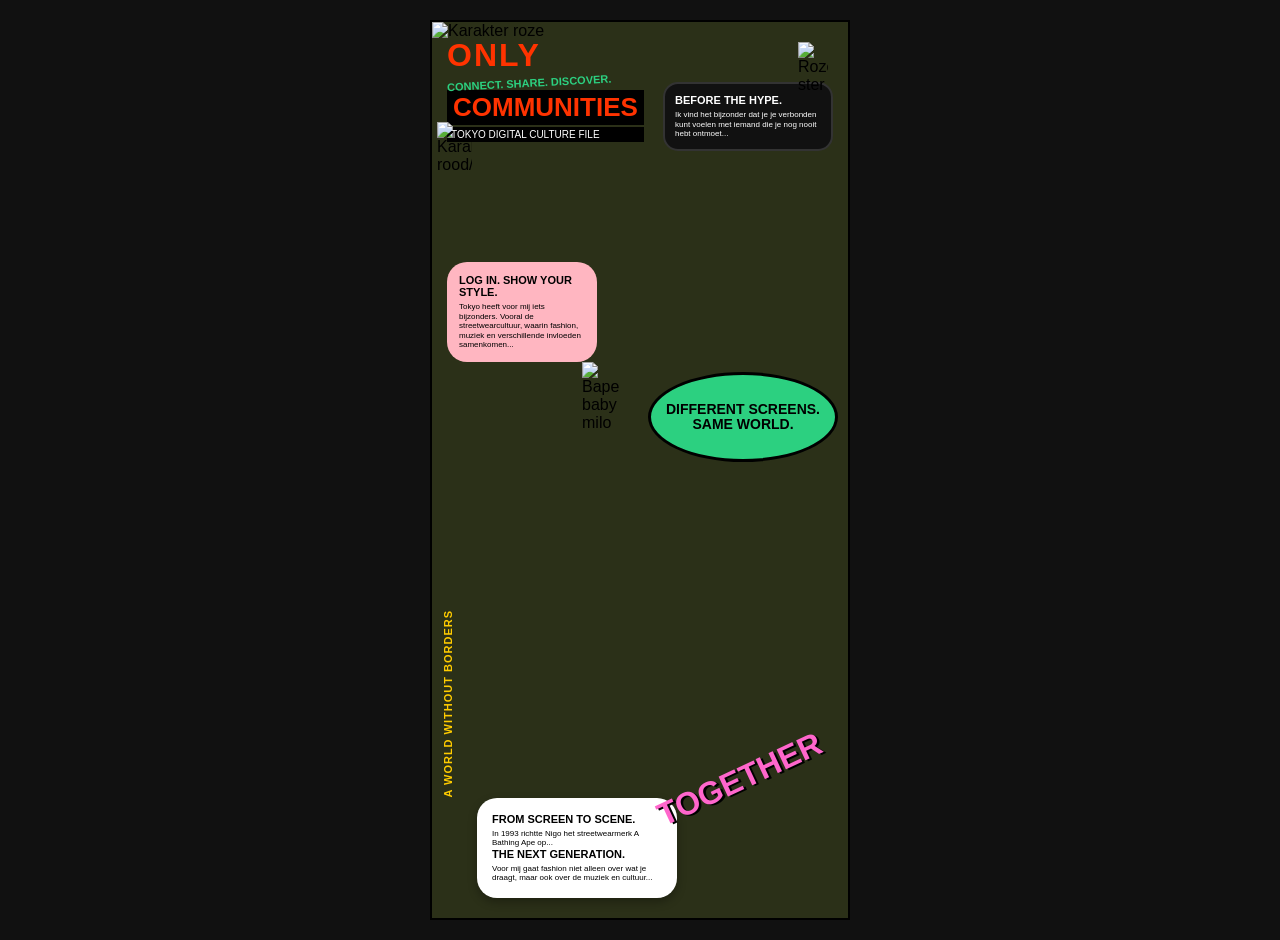
==== communities.html @ a2d93036 "online communities aangemaakt" ====
<!DOCTYPE html>
<html lang="nl">
<head>
    <meta charset="UTF-8">
    <meta name="viewport" content="width=device-width, initial-scale=1.0">
    <title>Tokyo Digital Culture File</title>
    <link rel="stylesheet" href="./CSS/style.css">
</head>
<body class="poster-page">

    <main class="poster-container">

        <!-- Achtergrond camouflage & foto van straat/mensen -->
        <div class="background-image"></div>

        <!-- Header / Logo linksboven -->
        <header class="logo-box">
            <h1>ONLY</h1>
            <p class="tagline">CONNECT. SHARE. DISCOVER.</p>
            <h2 class="main-title">COMMUNITIES</h2>
            <span class="subtitle">TOKYO DIGITAL CULTURE FILE</span>
        </header>

        <!-- Karakters / Graphics -->
        <img src="./images/character-1.png" alt="Karakter rood/wit" class="graphic char-1">
        <img src="./images/character-2.png" alt="Bape baby milo" class="graphic char-2">
        <img src="./images/character-3.png" alt="Karakter roze" class="graphic char-3">
        <img src="./images/star-pink.png" alt="Roze ster" class="graphic star-top">

        <!-- BlackBerry Telefoon Rechtsboven -->
        <section class="phone-card blackberry">
            <div class="screen-content">
                <h3>BEFORE THE HYPE.</h3>
                <p>
                    Ik vind het bijzonder dat je je verbonden kunt voelen met iemand die je nog nooit hebt ontmoet...
                </p>
            </div>
        </section>

        <!-- Roze Smartphone Linksboven/Midden -->
        <section class="phone-card pink-phone">
            <div class="screen-content">
                <h3>LOG IN. SHOW YOUR STYLE.</h3>
                <p>
                    Tokyo heeft voor mij iets bijzonders. Vooral de streetwearcultuur, waarin fashion, muziek en verschillende invloeden samenkomen...
                </p>
            </div>
        </section>

        <!-- Groene Ovaal / Badge Midden -->
        <div class="green-oval">
            <p>DIFFERENT SCREENS. SAME WORLD.</p>
        </div>

        <!-- Witte Smartphone Linksonder -->
        <section class="phone-card white-phone">
            <div class="screen-content">
                <h3>FROM SCREEN TO SCENE.</h3>
                <p>
                    In 1993 richtte Nigo het streetwearmerk A Bathing Ape op...
                </p>

                <h3>THE NEXT GENERATION.</h3>
                <p>
                    Voor mij gaat fashion niet alleen over wat je draagt, maar ook over de muziek en cultuur...
                </p>
            </div>
        </section>

        <!-- Verticale tekst links -->
        <aside class="vertical-text">
            A WORLD WITHOUT BORDERS
        </aside>

        <!-- Schuine tekst "TOGETHER" rechtsonder -->
        <div class="slanted-text">
            TOGETHER
        </div>

    </main>

</body>
</html>
---- CSS/style.css ----
/* ========================================
   1. BASISINSTELLINGEN
======================================== */

html {
    margin: 0;
    padding: 0;
    width: 100%;
    min-height: 100%;
}

body.fashion-page {
    margin: 0;
    padding: 0;
    width: 100%;
    min-height: 100vh;

    background-image: url("../images/coverachtergrond.jpg");
    background-repeat: no-repeat;
    background-size: cover;
    background-position: center top;
    background-attachment: fixed;

    font-family: Arial, Helvetica, sans-serif;
    box-sizing: border-box;
}

.fashion-page *,
.fashion-page *::before,
.fashion-page *::after {
    box-sizing: border-box;
}


/* ========================================
   2. MAGAZINE
======================================== */

.fashion-page .magazine {
    position: relative;
    width: 100%;
    min-height: 100vh;
    margin: 0;
    padding: 20px;

    background-image: url("../images/coverachtergrond.jpg");
    background-repeat: no-repeat;
    background-size: cover;
    background-position: center top;
}


/* ========================================
   3. HEADER
======================================== */

.fashion-page .masthead {
    position: relative;
    width: 100%;
    margin-bottom: 20px;
    text-align: center;
}

.fashion-page .masthead h1 {
    margin: 12px 1.5%;
    color: #ff431b;
    font-family: Impact, "Arial Narrow", sans-serif;
    font-size: 100px;
    font-weight: 900;
    line-height: 1;
    letter-spacing: -2px;
    text-transform: uppercase;

    -webkit-text-stroke: 1.5px black;
    text-shadow: 3px 3px 0 black;
}

.fashion-page .masthead p {
    margin: 8px 0;
    color: black;
    font-size: 12px;
    font-weight: bold;
}


/* ========================================
   4. GROENE BALKEN
======================================== */

.fashion-page .green-bar {
    position: relative;
    width: 100%;
    margin: 12px 0;
    padding: 10px;

    border: 2px solid #171717;
    border-radius: 12px;
    background-color: #35c88b;

    color: white;
    font-size: 13px;
    font-weight: bold;
    text-align: center;
}


/* ========================================
   5. MAGAZINESECTIES
======================================== */

.fashion-page .intro,
.fashion-page .feature,
.fashion-page .culture,
.fashion-page .bape,
.fashion-page .final-section {
    position: relative;
    display: grid;
    width: 100%;
    grid-template-columns: minmax(0, 1fr) minmax(0, 1fr);
    align-items: start;
    gap: 24px;

    margin: 0 0 28px;
    padding: 15px 0;
}

.fashion-page .intro > *,
.fashion-page .feature > *,
.fashion-page .culture > *,
.fashion-page .bape > *,
.fashion-page .final-section > * {
    min-width: 0;
}


/* ========================================
   6. FOTO'S
======================================== */

.fashion-page .photo {
    position: relative;
    width: 100%;
    height: 230px;
    margin: 0;
    padding: 5px;

    border: 2px solid #111111;
    background-color: #eeeeee;
}

.fashion-page .photo img {
    display: block;
    width: 100%;
    height: 100%;
    object-fit: cover;
}

.fashion-page .photo-one {
    height: 250px;
}

.fashion-page .photo-two {
    height: 230px;
}

.fashion-page .photo-three {
    height: 220px;
}

.fashion-page .photo-four {
    height: 220px;
}


/* ========================================
   7. JAPANSE TEKENS
======================================== */

.fashion-page .japanese-title {
    position: absolute;
    top: 10px;
    left: 36%;
    z-index: 2;

    margin: 0;
    color: #ff9d00;
    font-family: serif;
    font-size: 70px;
    font-weight: normal;
    line-height: 1.05;
    writing-mode: vertical-rl;
    text-shadow: 2px 2px white;
    pointer-events: none;
}

.fashion-page .vertical-title {
    position: absolute;
    top: 15px;
    left: 40%;
    z-index: 2;

    margin: 0;
    color: #ff4b00;
    font-size: 70px;
    writing-mode: vertical-rl;
    pointer-events: none;
}


/* ========================================
   8. ROZE TEKSTBALLONNEN
======================================== */

.fashion-page .pink-text {
    position: relative;
    width: 100%;
    margin: 0;
    padding: 20px;

    border: 4px dotted #111111;
    border-radius: 25px;
    background-color: #f5a5dc;

    color: #30202a;
    font-size: 14px;
    overflow-wrap: break-word;
}

.fashion-page .pink-text h2 {
    margin: 0 0 12px;
    font-size: 16px;
    text-align: center;
    text-transform: uppercase;
}

.fashion-page .pink-text p {
    margin: 0 0 10px;
    line-height: 1.6;
}

.fashion-page .pink-text p:last-child {
    margin-bottom: 0;
}

.fashion-page .text-one,
.fashion-page .text-two,
.fashion-page .text-three,
.fashion-page .text-four,
.fashion-page .text-five {
    min-height: 0;
    top: auto;
    right: auto;
}


/* ========================================
   9. QUOTE
======================================== */

.fashion-page .quote {
    position: relative;
    width: 100%;
    margin: 15px 0;
    padding: 20px;

    border: 5px solid #36d9a0;
    background-color: #ff55d2;
    text-align: center;
}

.fashion-page .quote h2 {
    margin: 0;
    color: #ff572b;
    font-family: Georgia, "Times New Roman", serif;
    font-size: 28px;
    line-height: 1.25;
    overflow-wrap: break-word;
    text-transform: uppercase;
}


/* ========================================
   10. HANDGESCHREVEN TEKST
======================================== */

.fashion-page .handwritten {
    position: relative;
    margin: 10px 0;
    color: #ff665e;
    font-family: cursive;
    font-size: 30px;
    font-style: italic;
    line-height: 1.2;

    -webkit-text-stroke: 0.4px white;
    text-shadow: 1px 1px black;
}


/* ========================================
   11. AAP-AFBEELDING
======================================== */

.fashion-page .monkey {
    position: relative;
    width: 180px;
    max-width: 100%;
    margin: 15px 0;
}

.fashion-page .monkey img {
    display: block;
    width: 100%;
    height: auto;
}


/* ========================================
   12. FOOTER
======================================== */

.fashion-page .footer {
    position: relative;
    width: 100%;
    margin-top: 25px;
    padding: 12px;

    background-color: #111111;
    color: white;
    font-size: 11px;
    font-weight: bold;
    text-align: center;
}



/* ========================================
   VINA — JAPANESE Y2K MAGAZINE COVER
   Formaat: 1200 x 1788 pixels
======================================== */


/* ========================================
   1. BASISINSTELLINGEN
======================================== */

html {
    margin: 0;
    padding: 0;
}

body.vina-cover {
    margin: 0;
    padding: 0;

    min-height: 100vh;

    background-color: #142a35;

    font-family: Impact, "Arial Black", sans-serif;
}


/* ========================================
   2. MAGAZINE COVER
======================================== */

.vina-cover .poster {
    position: relative;

    width: 1200px;
    height: 1788px;

    margin: 0;
    padding: 0;

    box-sizing: border-box;

    background-image: url("../images/coverachtergrond.jpg");
    background-repeat: no-repeat;
    background-position: center;
    background-size: 100% 100%;
}


/* ========================================
   3. MASTHEAD — VINA
======================================== */

.vina-cover .poster h1 {
    position: absolute;
    top: 25px;
    left: 2%;
    z-index: 15;

    margin: 0;

    color: #ff4800;

    font-family: Impact, "Arial Black", sans-serif;
    font-size: 110px;
    font-weight: 900;
    line-height: 0.9;
    letter-spacing: -4px;

    text-transform: uppercase;

    -webkit-text-stroke: 3px #000000;

    text-shadow:
        8px 8px 0 #000000;
}


/* ========================================
   4. BOVENSTE SUBTITEL
======================================== */

.vina-cover .cover-subtitle {
    position: absolute;
    top: 150px;
    left: 2%;
    z-index: 15;

    margin: 0;

    color: #ff9d42;

    font-size: 25px;
    font-weight: 900;
    letter-spacing: 3px;
    line-height: 1.2;

    text-transform: uppercase;

    text-shadow:
        2px 2px 0 #000000,
        -1px -1px 0 #000000;
}


/* ========================================
   5. TEKST RECHTSBOVEN
======================================== */

.vina-cover .cover-mark {
    position: absolute;
    top: 30px;
    right: 2%;
    z-index: 15;

    display: flex;
    flex-direction: column;
    align-items: flex-end;
    gap: 5px;

    max-width: 35%;

    margin: 0;
    padding: 0;

    background: transparent;
    color: #d15eff;

    font-family: Impact, "Arial Black", sans-serif;
    font-size: 35px;
    font-weight: 900;
    line-height: 1.05;
    letter-spacing: 1px;

    text-align: right;
    text-transform: uppercase;

    text-shadow:
        3px 3px 0 #000000,
        -1px -1px 0 #000000;
}


/* ========================================
   6. EXTRA MAGAZINE TEKSTEN
======================================== */

.vina-cover .cover-details span {
    position: absolute;
    z-index: 5;

    display: block;
    width: max-content;
    max-width: 420px;

    box-sizing: border-box;

    padding: 7px 10px;

    border: 2px solid #000000;

    background-color: #ff9d42;
    color: #000000;

    font-family: Impact, "Arial Black", sans-serif;
    font-size: 20px;
    font-weight: 900;
    line-height: 1.2;
    letter-spacing: 2px;

    text-transform: uppercase;

    box-shadow:
        4px 4px 0 #000000;
}


/* LABEL 1 */

.vina-cover .detail-one {
    top: 205px;
    left: 175px;

    transform: rotate(-4deg);
}


/* LABEL 2 */

.vina-cover .detail-two {
    top: 470px;
    right: 110px;

    background-color: #4df3a3;

    transform: rotate(3deg);
}


/* LABEL 3 */

.vina-cover .detail-three {
    top: 760px;
    left: 175px;

    background-color: #d15eff;

    transform: rotate(-3deg);
}


/* LABEL 4 */

.vina-cover .detail-four {
    top: 1030px;
    right: 100px;

    background-color: #ff481f;

    transform: rotate(-4deg);
}


/* LABEL 5 */

.vina-cover .detail-five {
    top: 1230px;
    left: 190px;

    background-color: #ff481f;

    transform: rotate(2deg);
}


/* LABEL 6 */

.vina-cover .detail-six {
    top: 1450px;
    right: 100px;

    background-color: #4df3a3;

    transform: rotate(-2deg);
}


/* LABEL 7 */

.vina-cover .detail-seven {
    top: 350px;
    left: 190px;

    background-color: #ff481f;

    transform: rotate(3deg);
}


/* LABEL 8 */

.vina-cover .detail-eight {
    top: 600px;
    right: 130px;

    background-color: #d15eff;

    transform: rotate(-3deg);
}


/* LABEL 9 */

.vina-cover .detail-nine {
    top: 900px;
    left: 185px;

    background-color: #4df3a3;

    transform: rotate(2deg);
}


/* LABEL 10 */

.vina-cover .detail-ten {
    top: 1370px;
    right: 110px;

    background-color: #ff9d42;

    transform: rotate(3deg);
}


/* ========================================
   7. LINKER VERTICALE TEKST
======================================== */

.vina-cover .left-banner {
    position: absolute;
    top: 230px;
    left: 15px;
    z-index: 10;

    pointer-events: none;
}

.vina-cover .left-banner h2 {
    margin: 0;

    color: #ff4800;

    font-family: Impact, "Arial Black", sans-serif;
    font-size: 95px;
    font-weight: 900;
    line-height: 1;
    letter-spacing: 4px;

    writing-mode: vertical-rl;
    text-transform: uppercase;

    -webkit-text-stroke: 2px #000000;

    text-shadow:
        6px 6px 0 #000000;
}


/* ========================================
   8. RECHTER VERTICALE TEKST
======================================== */

.vina-cover .right-banner {
    position: absolute;
    top: 230px;
    right: 15px;
    z-index: 10;

    pointer-events: none;
}

.vina-cover .right-banner h2 {
    margin: 0;

    color: #4df3a3;

    font-family: Impact, "Arial Black", sans-serif;
    font-size: 40px;
    font-weight: 900;
    line-height: 1.1;
    letter-spacing: 2px;

    writing-mode: vertical-rl;
    text-transform: uppercase;

    -webkit-text-stroke: 1px #000000;

    text-shadow:
        4px 4px 0 #000000;
}


/* ========================================
   9. NAVIGATIE
======================================== */

.vina-cover .cover-nav {
    position: absolute;
    bottom: 35px;
    left: 25px;
    z-index: 20;

    display: flex;
    flex-direction: column;
    align-items: flex-start;
    gap: 22px;
}


/* ALGEMENE KNOPSTIJL */

.vina-cover .cover-nav a {
    display: inline-block;

    box-sizing: border-box;
    max-width: 1100px;

    padding: 12px 22px;

    border: 5px solid #000000;

    background-color: #ff481f;
    color: #000000;

    box-shadow:
        8px 8px 0 #000000;

    font-family: Impact, "Arial Black", sans-serif;
    font-size: 32px;
    font-weight: 900;
    line-height: 1.1;

    text-decoration: none;
    text-transform: uppercase;

    transition:
        transform 0.2s ease,
        box-shadow 0.2s ease,
        background-color 0.2s ease;
}


/* EERSTE KNOP */

.vina-cover .cover-nav a:nth-child(1) {
    letter-spacing: 1px;
}


/* TWEEDE KNOP */

.vina-cover .cover-nav a:nth-child(2) {
    font-family: Arial, sans-serif;
    font-weight: 900;
}


/* DERDE KNOP */

.vina-cover .cover-nav a:nth-child(3) {
    font-family: Georgia, serif;
    font-weight: 900;
}


/* HOVER-EFFECT */

.vina-cover .cover-nav a:hover {
    transform: translate(-3px, -3px);

    box-shadow:
        11px 11px 0 #000000;

    background-color: #ff6642;
}


/* KLIK-EFFECT */

.vina-cover .cover-nav a:active {
    transform: translate(2px, 2px);

    box-shadow:
        3px 3px 0 #000000;
}


/* ========================================
   10. KLEINE EDITORIAL DETAILS
======================================== */

.vina-cover .cover-footer span {
    position: absolute;
    z-index: 8;

    display: block;

    color: #ffffff;

    font-family: Arial, sans-serif;
    font-size: 15px;
    font-weight: 900;
    letter-spacing: 2px;

    text-transform: uppercase;

    text-shadow:
        2px 2px 0 #000000,
        -1px -1px 0 #000000;
}


/* LINKSONDER */

.vina-cover .footer-left {
    bottom: 15px;
    right: 25px;
}


/* RECHTSONDER */

.vina-cover .footer-right {
    top: 1750px;
    right: 25px;
}


/* EXTRA SLOGAN */

.vina-cover .footer-bottom {
    top: 1650px;
    left: 190px;
}



/* =========
Online culture 
 ==========
*/
* {
    box-sizing: border-box;
    margin: 0;
    padding: 0;
}

body.poster-page {
    background-color: #111;
    display: flex;
    justify-content: center;
    padding: 20px;
    font-family: Arial, sans-serif;
}

/* De hoofdposter-container die alles bij elkaar houdt */
.poster-container {
    position: relative;
    width: 420px; /* Vaste breedte voor de poster layout */
    height: 900px;
    background-color: #2b3018; /* Groene camouflage basis */
    background-image: url('../images/street-bg.jpg'); /* Achtergrondafbeelding */
    background-size: cover;
    background-position: center;
    overflow: hidden;
    border: 2px solid #000;
}

/* 1. HEADER / LOGO BOVENIN */
.logo-box {
    position: absolute;
    top: 15px;
    left: 15px;
    z-index: 10;
}

.logo-box h1 {
    font-size: 32px;
    color: #ff3300;
    font-weight: 900;
    letter-spacing: 2px;
}

.logo-box .tagline {
    font-size: 11px;
    color: #2cd080;
    font-weight: bold;
    transform: rotate(-3deg);
    margin: 2px 0;
}

.logo-box .main-title {
    font-size: 26px;
    color: #ff3300;
    background-color: #000;
    padding: 2px 6px;
    display: inline-block;
}

.logo-box .subtitle {
    display: block;
    font-size: 10px;
    color: #fff;
    background: #000;
    padding: 2px 4px;
    margin-top: 2px;
}

/* 2. TELEFOON ELEMENTEN (CARDS) */

/* BlackBerry rechtsboven */
.blackberry {
    position: absolute;
    top: 60px;
    right: 15px;
    width: 170px;
    background: #111;
    border-radius: 15px;
    padding: 10px;
    color: #fff;
    border: 2px solid #333;
    z-index: 5;
}

/* Roze Telefoon links */
.pink-phone {
    position: absolute;
    top: 240px;
    left: 15px;
    width: 150px;
    background: #ffb6c1;
    border-radius: 20px;
    padding: 12px;
    color: #000;
    z-index: 4;
}

/* Witte Telefoon linksonder */
.white-phone {
    position: absolute;
    bottom: 20px;
    left: 45px;
    width: 200px;
    background: #ffffff;
    border-radius: 20px;
    padding: 15px;
    color: #000;
    box-shadow: 0 4px 10px rgba(0, 0, 0, 0.3);
    z-index: 6;
}

/* Inhoud van de teksten op de schermen */
.screen-content h3 {
    font-size: 11px;
    font-weight: bold;
    margin-bottom: 4px;
    text-transform: uppercase;
}

.screen-content p {
    font-size: 8px;
    line-height: 1.2;
}

/* 3. GROENE OVAAL BADGE */
.green-oval {
    position: absolute;
    top: 350px;
    right: 10px;
    width: 190px;
    height: 90px;
    background-color: #2cd080;
    border: 3px solid #000;
    border-radius: 50%;
    display: flex;
    align-items: center;
    justify-content: center;
    text-align: center;
    z-index: 7;
}

.green-oval p {
    font-size: 14px;
    font-weight: 900;
    color: #000;
    padding: 10px;
    line-height: 1.1;
}

/* 4. SPECIALE TEKSTEN & AFBEELDINGEN */
.vertical-text {
    position: absolute;
    left: 10px;
    bottom: 120px;
    writing-mode: vertical-rl;
    transform: rotate(180deg);
    font-size: 11px;
    font-weight: bold;
    color: #ffcc00;
    letter-spacing: 1px;
}

.slanted-text {
    position: absolute;
    bottom: 120px;
    right: 20px;
    font-size: 32px;
    font-weight: 900;
    color: #ff66cc;
    text-shadow: 2px 2px #000;
    transform: rotate(-25deg);
    z-index: 8;
}

/* Losse illustraties / Karakters */
.graphic {
    position: absolute;
    z-index: 10;
}

.char-1 {
    top: 100px;
    left: 5px;
    width: 35px;
}

.char-2 {
    top: 340px;
    left: 150px;
    width: 40px;
}

.star-top {
    top: 20px;
    right: 20px;
    width: 30px;
}
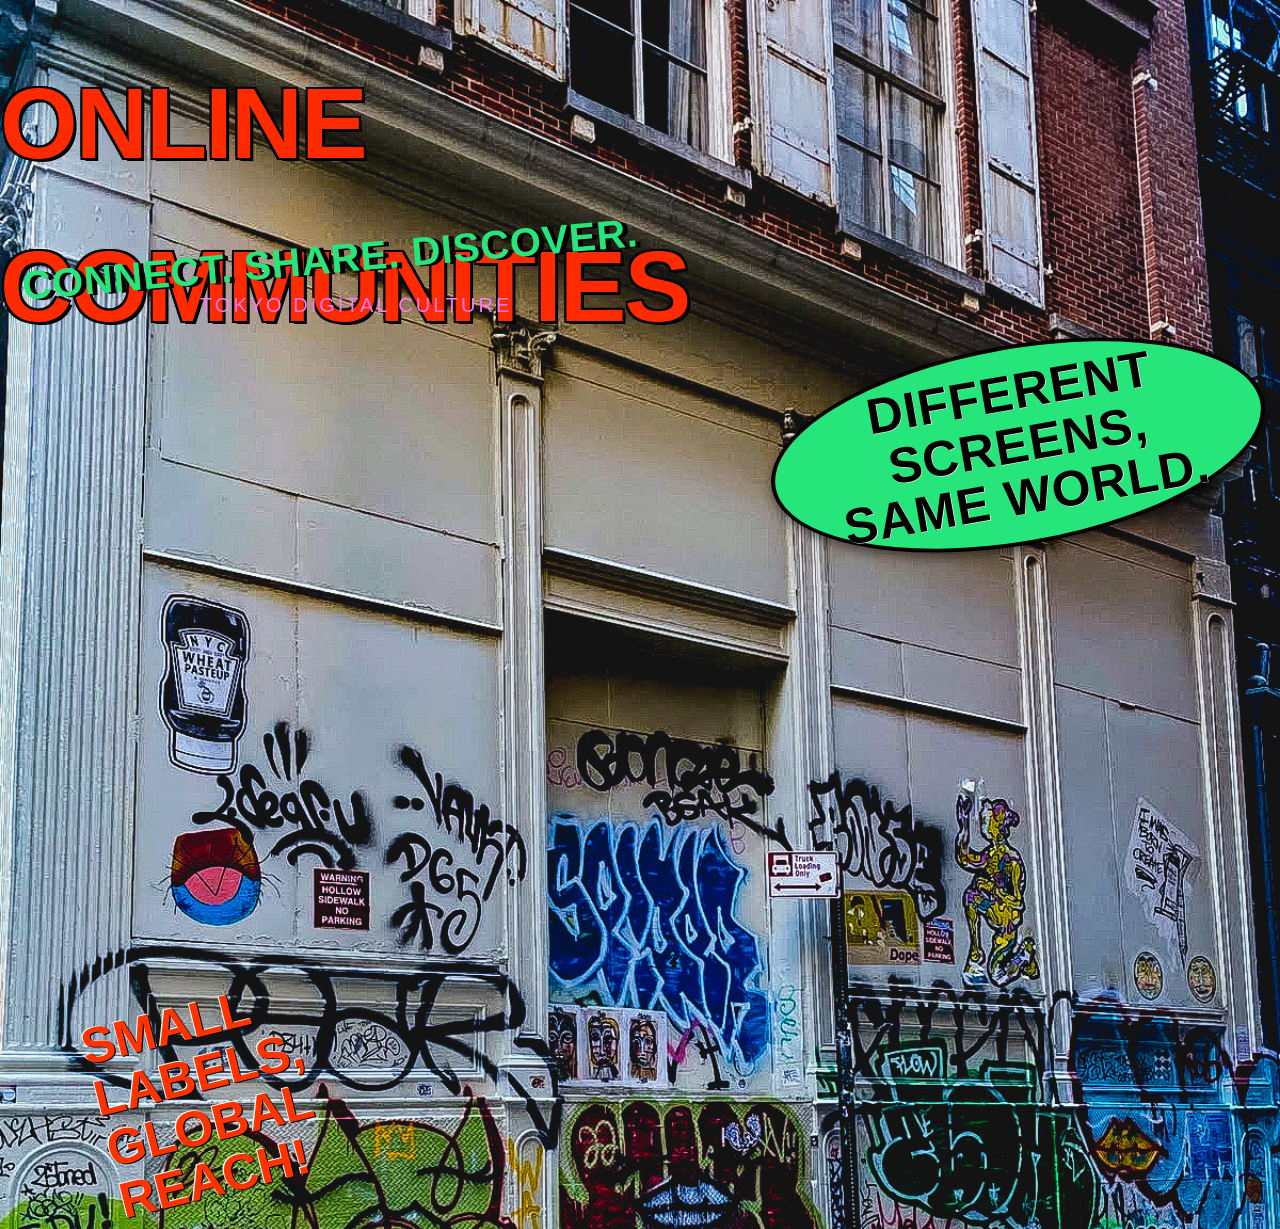
==== commit 0118d35f: "ik heb de online communities veranders" ====
--- a/communities.html
+++ b/communities.html
@@ -1,83 +1,40 @@
+
 <!DOCTYPE html>
 <html lang="nl">
+
 <head>
     <meta charset="UTF-8">
     <meta name="viewport" content="width=device-width, initial-scale=1.0">
-    <title>Tokyo Digital Culture File</title>
     <link rel="stylesheet" href="./CSS/style.css">
+    <title>Online Communities</title>
 </head>
-<body class="poster-page">
 
-    <main class="poster-container">
+<body class="informatie-page">
 
-        <!-- Achtergrond camouflage & foto van straat/mensen -->
-        <div class="background-image"></div>
+    <main class="page">
 
-        <!-- Header / Logo linksboven -->
-        <header class="logo-box">
-            <h1>ONLY</h1>
-            <p class="tagline">CONNECT. SHARE. DISCOVER.</p>
-            <h2 class="main-title">COMMUNITIES</h2>
-            <span class="subtitle">TOKYO DIGITAL CULTURE FILE</span>
-        </header>
+        <section class="head">
+            <h1>ONLINE</h1>
+            <h1>COMMUNITIES</h1>
 
-        <!-- Karakters / Graphics -->
-        <img src="./images/character-1.png" alt="Karakter rood/wit" class="graphic char-1">
-        <img src="./images/character-2.png" alt="Bape baby milo" class="graphic char-2">
-        <img src="./images/character-3.png" alt="Karakter roze" class="graphic char-3">
-        <img src="./images/star-pink.png" alt="Roze ster" class="graphic star-top">
-
-        <!-- BlackBerry Telefoon Rechtsboven -->
-        <section class="phone-card blackberry">
-            <div class="screen-content">
-                <h3>BEFORE THE HYPE.</h3>
-                <p>
-                    Ik vind het bijzonder dat je je verbonden kunt voelen met iemand die je nog nooit hebt ontmoet...
-                </p>
-            </div>
+            <p class="tussentekst">CONNECT. SHARE. DISCOVER.</p>
+            <p class="ondertitel">TOKYO DIGITAL CULTURE</p>
         </section>
 
-        <!-- Roze Smartphone Linksboven/Midden -->
-        <section class="phone-card pink-phone">
-            <div class="screen-content">
-                <h3>LOG IN. SHOW YOUR STYLE.</h3>
-                <p>
-                    Tokyo heeft voor mij iets bijzonders. Vooral de streetwearcultuur, waarin fashion, muziek en verschillende invloeden samenkomen...
-                </p>
-            </div>
-        </section>
 
-        <!-- Groene Ovaal / Badge Midden -->
-        <div class="green-oval">
-            <p>DIFFERENT SCREENS. SAME WORLD.</p>
-        </div>
+<section class="red-handwriting">
+    SMALL LABELS, GLOBAL REACH!
+    </section>
 
-        <!-- Witte Smartphone Linksonder -->
-        <section class="phone-card white-phone">
-            <div class="screen-content">
-                <h3>FROM SCREEN TO SCENE.</h3>
-                <p>
-                    In 1993 richtte Nigo het streetwearmerk A Bathing Ape op...
-                </p>
 
-                <h3>THE NEXT GENERATION.</h3>
-                <p>
-                    Voor mij gaat fashion niet alleen over wat je draagt, maar ook over de muziek en cultuur...
-                </p>
-            </div>
-        </section>
+ <section class="green-oval-badge">
+    <h2>DIFFERENT<br>SCREENS,<br>SAME WORLD.</h2>
+ </section>
 
-        <!-- Verticale tekst links -->
-        <aside class="vertical-text">
-            A WORLD WITHOUT BORDERS
-        </aside>
 
-        <!-- Schuine tekst "TOGETHER" rechtsonder -->
-        <div class="slanted-text">
-            TOGETHER
-        </div>
 
+        
     </main>
 
 </body>
-</html>+</html>
--- a/CSS/style.css
+++ b/CSS/style.css
@@ -842,204 +842,108 @@
 }
 
 
-
-/* =========
-Online culture 
- ==========
-*/
-* {
+/* ===========Online communities ============ */
+
+ 
+ body.informatie-page{
+    margin: 0;
+    padding: 0;
+    width: 100%;
+    min-height: 100vh;
+
+    background-image: url("../images/infoachtergrond.jpeg");
+    background-repeat: no-repeat;
+    background-size: cover;
+    background-position: center top;
+    background-attachment: fixed;
+
+    font-family: Arial, Helvetica, sans-serif;
     box-sizing: border-box;
-    margin: 0;
-    padding: 0;
-}
-
-body.poster-page {
-    background-color: #111;
-    display: flex;
-    justify-content: center;
-    padding: 20px;
-    font-family: Arial, sans-serif;
-}
-
-/* De hoofdposter-container die alles bij elkaar houdt */
-.poster-container {
-    position: relative;
-    width: 420px; /* Vaste breedte voor de poster layout */
-    height: 900px;
-    background-color: #2b3018; /* Groene camouflage basis */
-    background-image: url('../images/street-bg.jpg'); /* Achtergrondafbeelding */
-    background-size: cover;
-    background-position: center;
-    overflow: hidden;
-    border: 2px solid #000;
-}
-
-/* 1. HEADER / LOGO BOVENIN */
-.logo-box {
-    position: absolute;
-    top: 15px;
-    left: 15px;
+}
+
+.informatie-page *,
+.informatie-page *::before,
+.informatie-page *::after {
+    box-sizing: border-box;
+}
+
+
+/* header van info */
+.page h1{
+   font-size: 100px;
+            font-weight: 900;
+            color: #ff2a00;
+            font-family: 'Impact', 'Arial Black', sans-serif;
+            text-shadow: 
+                3px 3px 0px #000, 
+                -2px -2px 0px #000, 
+                2px -2px 0px #000, 
+                -2px 2px 0px #000;
+            line-height: 0.8;
+            letter-spacing: -2px;  
+
+}
+.informatie-page .tussentekst {
+  font-size: 40px;
+            font-weight: 900;
+            color: #26e67b;
+            text-shadow: 5px 1.5px 0px #000;
+            transform: rotate(-5deg);
+            margin: -200px 0 5px 20px;
+            letter-spacing: 0.8px;
+            text-transform: uppercase;
+}
+
+.informatie-page .ondertitel {
+    margin: 40px 0 0 200px;
+    font-size: 20px;
+    letter-spacing: 3px;
+    color: #ff78f6;
+}
+
+
+/* ========labels====== */
+.red-handwriting {
+    position: absolute;
+    top: 1010px;
+    left: 100px;
+    width: 85px;
+    font-size: 50px;
+    font-weight: 900;
+    color: #ff3300;
+    font-family: 'Comic Sans MS', cursive, sans-serif;
+    transform: rotate(-14deg);
     z-index: 10;
-}
-
-.logo-box h1 {
-    font-size: 32px;
-    color: #ff3300;
-    font-weight: 900;
-    letter-spacing: 2px;
-}
-
-.logo-box .tagline {
-    font-size: 11px;
-    color: #2cd080;
-    font-weight: bold;
-    transform: rotate(-3deg);
-    margin: 2px 0;
-}
-
-.logo-box .main-title {
-    font-size: 26px;
-    color: #ff3300;
-    background-color: #000;
-    padding: 2px 6px;
-    display: inline-block;
-}
-
-.logo-box .subtitle {
-    display: block;
-    font-size: 10px;
-    color: #fff;
-    background: #000;
-    padding: 2px 4px;
-    margin-top: 2px;
-}
-
-/* 2. TELEFOON ELEMENTEN (CARDS) */
-
-/* BlackBerry rechtsboven */
-.blackberry {
-    position: absolute;
-    top: 60px;
-    right: 15px;
-    width: 170px;
-    background: #111;
-    border-radius: 15px;
-    padding: 10px;
-    color: #fff;
-    border: 2px solid #333;
-    z-index: 5;
-}
-
-/* Roze Telefoon links */
-.pink-phone {
-    position: absolute;
-    top: 240px;
-    left: 15px;
-    width: 150px;
-    background: #ffb6c1;
-    border-radius: 20px;
-    padding: 12px;
-    color: #000;
-    z-index: 4;
-}
-
-/* Witte Telefoon linksonder */
-.white-phone {
-    position: absolute;
-    bottom: 20px;
-    left: 45px;
-    width: 200px;
-    background: #ffffff;
-    border-radius: 20px;
-    padding: 15px;
-    color: #000;
-    box-shadow: 0 4px 10px rgba(0, 0, 0, 0.3);
-    z-index: 6;
-}
-
-/* Inhoud van de teksten op de schermen */
-.screen-content h3 {
-    font-size: 11px;
-    font-weight: bold;
-    margin-bottom: 4px;
-    text-transform: uppercase;
-}
-
-.screen-content p {
-    font-size: 8px;
-    line-height: 1.2;
-}
-
-/* 3. GROENE OVAAL BADGE */
-.green-oval {
-    position: absolute;
-    top: 350px;
-    right: 10px;
-    width: 190px;
-    height: 90px;
-    background-color: #2cd080;
-    border: 3px solid #000;
+    line-height: 1.05;
+    text-shadow: 1px 1px 0px #000, -1px -1px 0px #fff;
+    text-align: center;
+}
+
+.green-oval-badge {
+    position: absolute;
+    top: 345px;
+    right: 12px;
+    width: 500px;
+    height: 200px;
+    background-color: #26e67b;
+    border: 4px solid #000;
     border-radius: 50%;
     display: flex;
     align-items: center;
     justify-content: center;
     text-align: center;
-    z-index: 7;
-}
-
-.green-oval p {
-    font-size: 14px;
+    z-index: 9;
+    box-shadow: 0 5px 12px rgba(0, 0, 0, 0.5);
+    transform: rotate(-10deg);
+}
+
+.green-oval-badge h2 {
+    font-size: 50px;
     font-weight: 900;
     color: #000;
-    padding: 10px;
-    line-height: 1.1;
-}
-
-/* 4. SPECIALE TEKSTEN & AFBEELDINGEN */
-.vertical-text {
-    position: absolute;
-    left: 10px;
-    bottom: 120px;
-    writing-mode: vertical-rl;
-    transform: rotate(180deg);
-    font-size: 11px;
-    font-weight: bold;
-    color: #ffcc00;
-    letter-spacing: 1px;
-}
-
-.slanted-text {
-    position: absolute;
-    bottom: 120px;
-    right: 20px;
-    font-size: 32px;
-    font-weight: 900;
-    color: #ff66cc;
-    text-shadow: 2px 2px #000;
-    transform: rotate(-25deg);
-    z-index: 8;
-}
-
-/* Losse illustraties / Karakters */
-.graphic {
-    position: absolute;
-    z-index: 10;
-}
-
-.char-1 {
-    top: 100px;
-    left: 5px;
-    width: 35px;
-}
-
-.char-2 {
-    top: 340px;
-    left: 150px;
-    width: 40px;
-}
-
-.star-top {
-    top: 20px;
-    right: 20px;
-    width: 30px;
-}
+    font-family: 'Impact', sans-serif;
+    line-height: 1.05;
+    padding: 20px;
+    letter-spacing: 0.8px;
+    text-shadow: 0.5px 0.5px 0px #fff;
+}
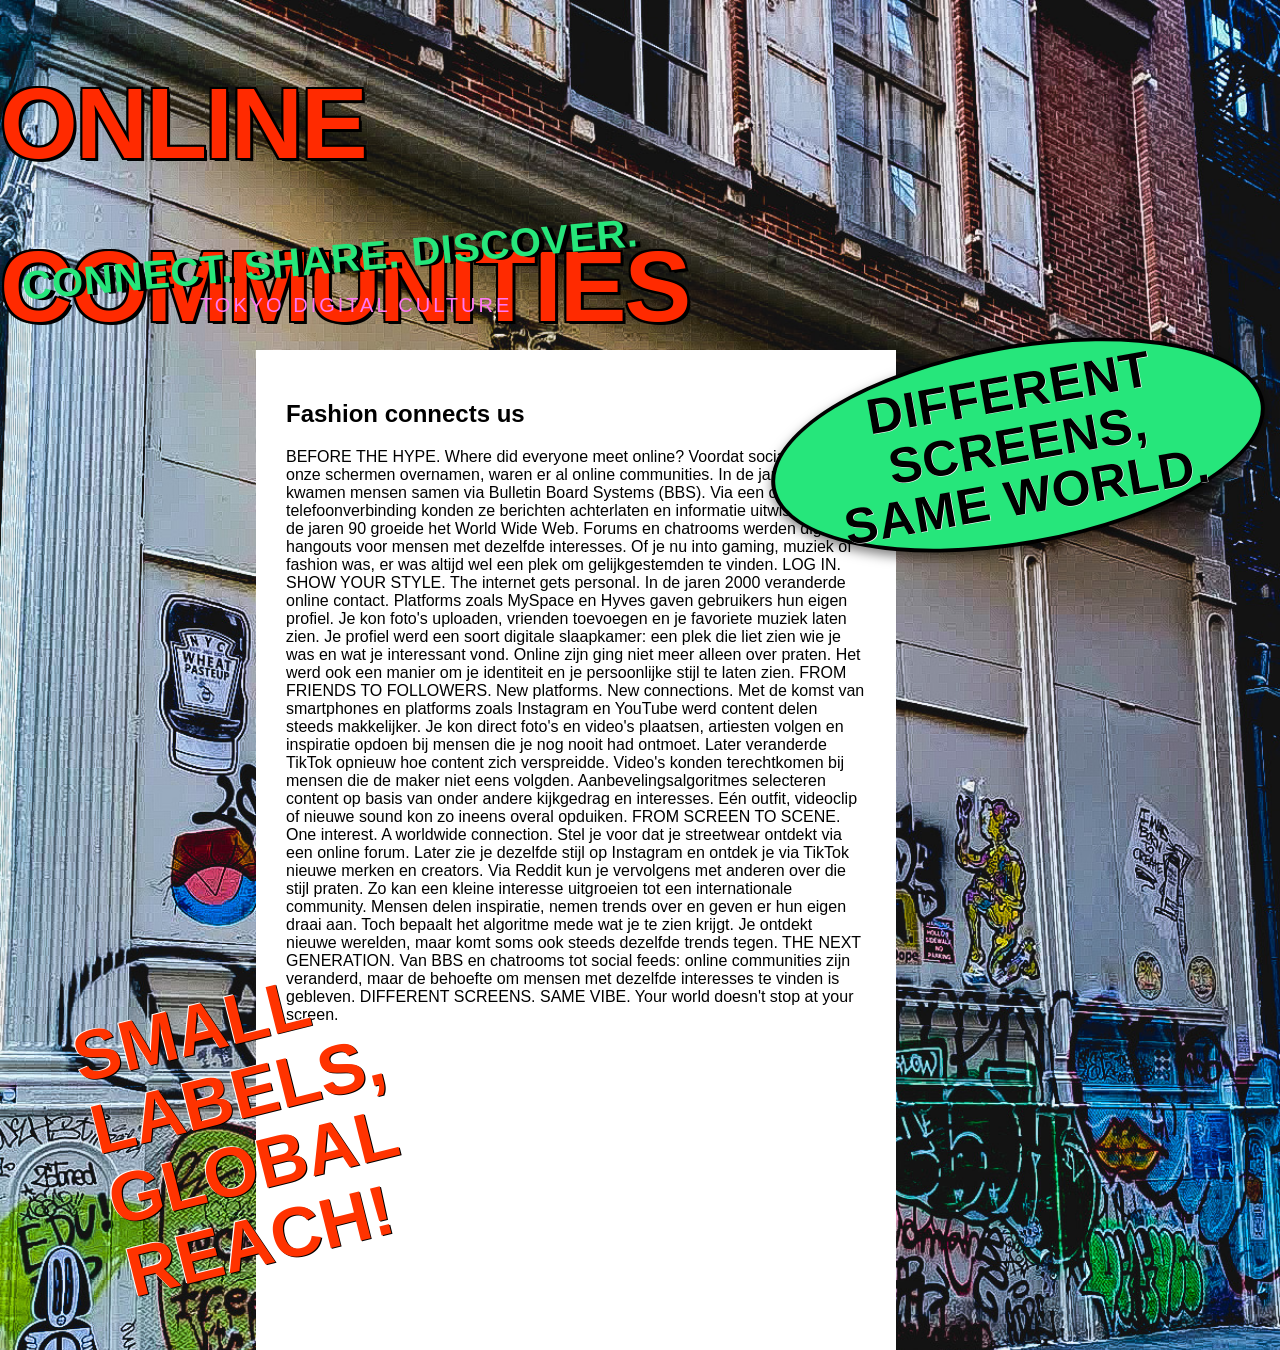
==== commit 6d81c319: "nieuwe aanpassingen van onlinecommunities" ====
--- a/communities.html
+++ b/communities.html
@@ -36,5 +36,35 @@
         
     </main>
 
+
+<section class="new-text-box">
+    <h2>Fashion connects us</h2>
+    <p>
+        BEFORE THE HYPE.
+Where did everyone meet online?
+Voordat social media onze schermen overnamen, waren er al online communities. In de jaren 70 en 80 kwamen mensen samen via Bulletin Board Systems (BBS). Via een computer en telefoonverbinding konden ze berichten achterlaten en informatie uitwisselen.
+In de jaren 90 groeide het World Wide Web. Forums en chatrooms werden digitale hangouts voor mensen met dezelfde interesses. Of je nu into gaming, muziek of fashion was, er was altijd wel een plek om gelijkgestemden te vinden.
+LOG IN. SHOW YOUR STYLE.
+The internet gets personal.
+In de jaren 2000 veranderde online contact. Platforms zoals MySpace en Hyves gaven gebruikers hun eigen profiel. Je kon foto's uploaden, vrienden toevoegen en je favoriete muziek laten zien. Je profiel werd een soort digitale slaapkamer: een plek die liet zien wie je was en wat je interessant vond.
+Online zijn ging niet meer alleen over praten. Het werd ook een manier om je identiteit en je persoonlijke stijl te laten zien.
+FROM FRIENDS TO FOLLOWERS.
+New platforms. New connections.
+Met de komst van smartphones en platforms zoals Instagram en YouTube werd content delen steeds makkelijker. Je kon direct foto's en video's plaatsen, artiesten volgen en inspiratie opdoen bij mensen die je nog nooit had ontmoet.
+Later veranderde TikTok opnieuw hoe content zich verspreidde. Video's konden terechtkomen bij mensen die de maker niet eens volgden. Aanbevelingsalgoritmes selecteren content op basis van onder andere kijkgedrag en interesses.
+Eén outfit, videoclip of nieuwe sound kon zo ineens overal opduiken.
+FROM SCREEN TO SCENE.
+One interest. A worldwide connection.
+Stel je voor dat je streetwear ontdekt via een online forum. Later zie je dezelfde stijl op Instagram en ontdek je via TikTok nieuwe merken en creators. Via Reddit kun je vervolgens met anderen over die stijl praten.
+Zo kan een kleine interesse uitgroeien tot een internationale community. Mensen delen inspiratie, nemen trends over en geven er hun eigen draai aan.
+Toch bepaalt het algoritme mede wat je te zien krijgt. Je ontdekt nieuwe werelden, maar komt soms ook steeds dezelfde trends tegen.
+THE NEXT GENERATION.
+Van BBS en chatrooms tot social feeds: online communities zijn veranderd, maar de behoefte om mensen met dezelfde interesses te vinden is gebleven.
+DIFFERENT SCREENS. SAME VIBE.
+Your world doesn't stop at your screen.
+    </p>
+</section>
+
+
 </body>
 </html>
--- a/CSS/style.css
+++ b/CSS/style.css
@@ -908,7 +908,7 @@
     top: 1010px;
     left: 100px;
     width: 85px;
-    font-size: 50px;
+    font-size: 70px;
     font-weight: 900;
     color: #ff3300;
     font-family: 'Comic Sans MS', cursive, sans-serif;
@@ -917,6 +917,7 @@
     line-height: 1.05;
     text-shadow: 1px 1px 0px #000, -1px -1px 0px #fff;
     text-align: center;
+    z-index: 7;
 }
 
 .green-oval-badge {
@@ -946,4 +947,19 @@
     padding: 20px;
     letter-spacing: 0.8px;
     text-shadow: 0.5px 0.5px 0px #fff;
+}
+
+/* main tekst */
+.new-text-box {
+    position: absolute;
+    top: 350px;
+    left: 20%;
+    width: 50%;
+    min-height: 1000px;
+
+    background-color: white;
+    padding: 30px;
+    box-sizing: border-box;
+
+    z-index: 5;
 }
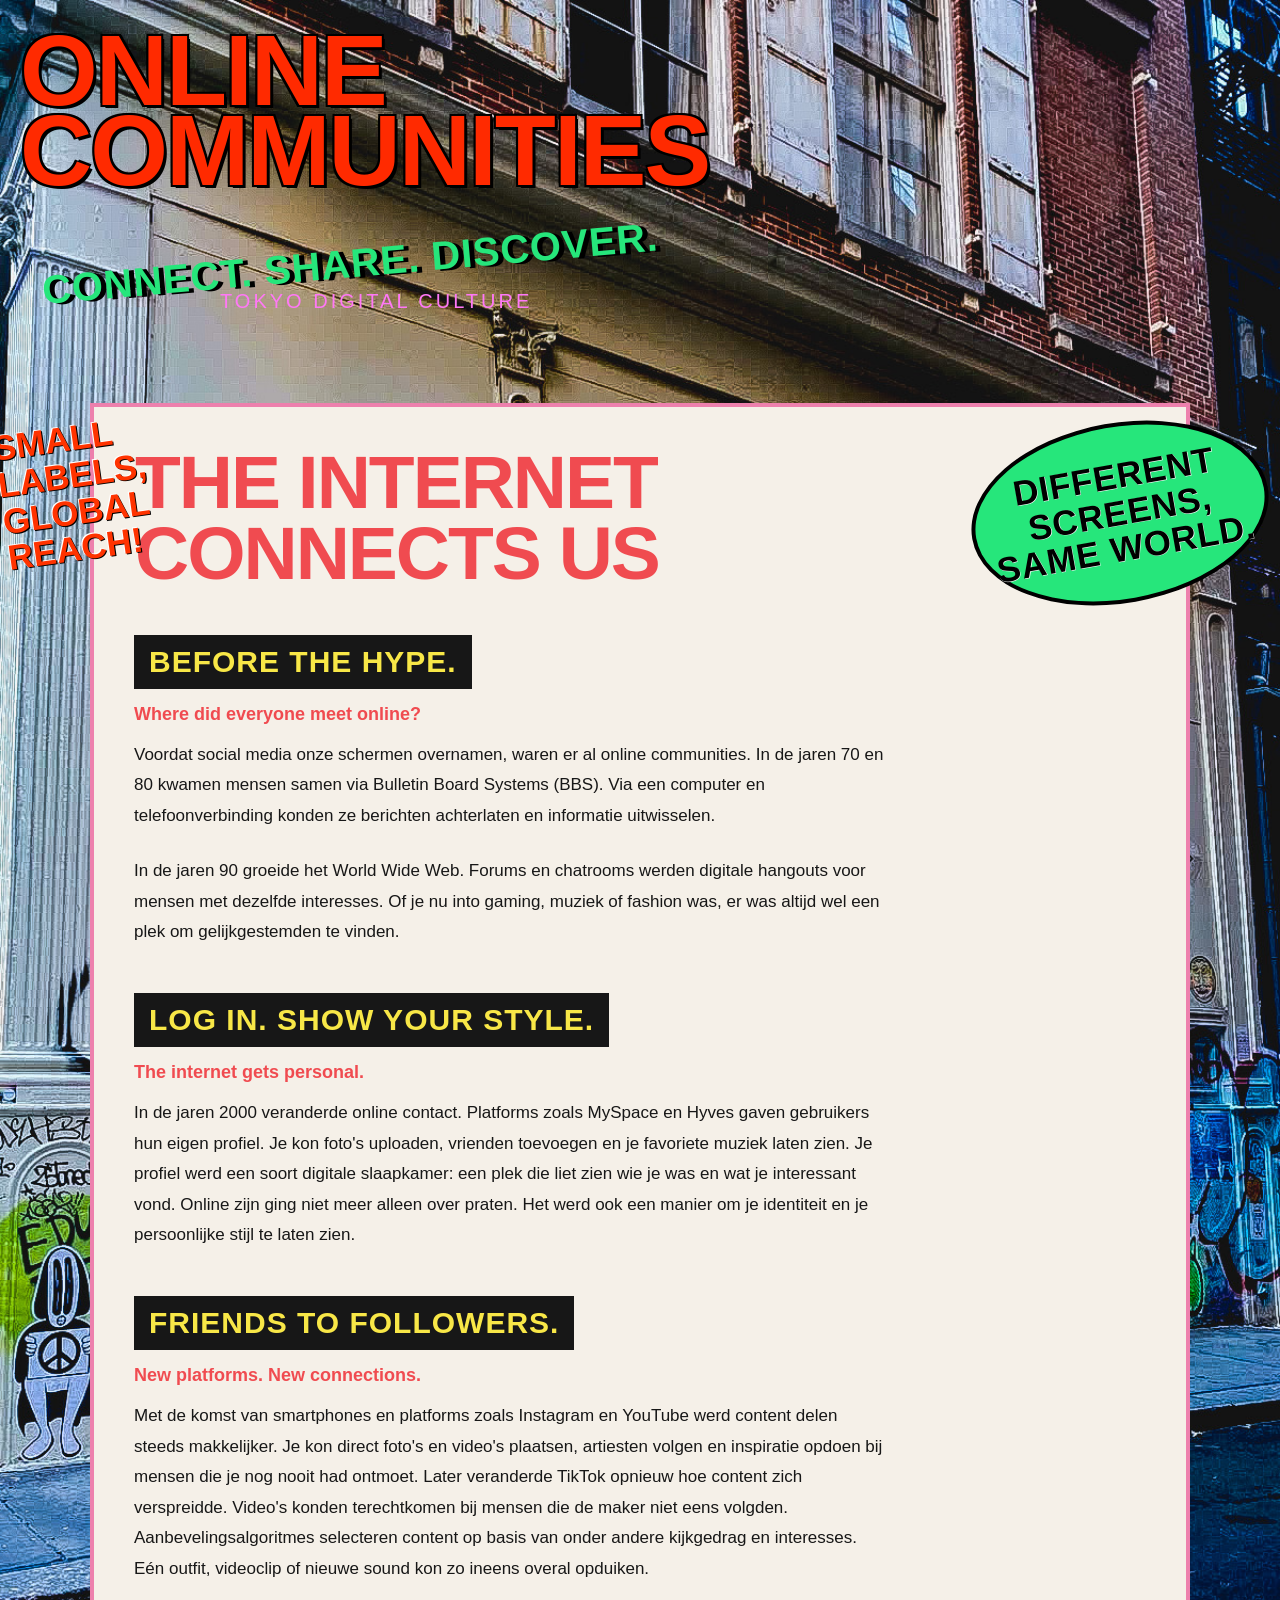
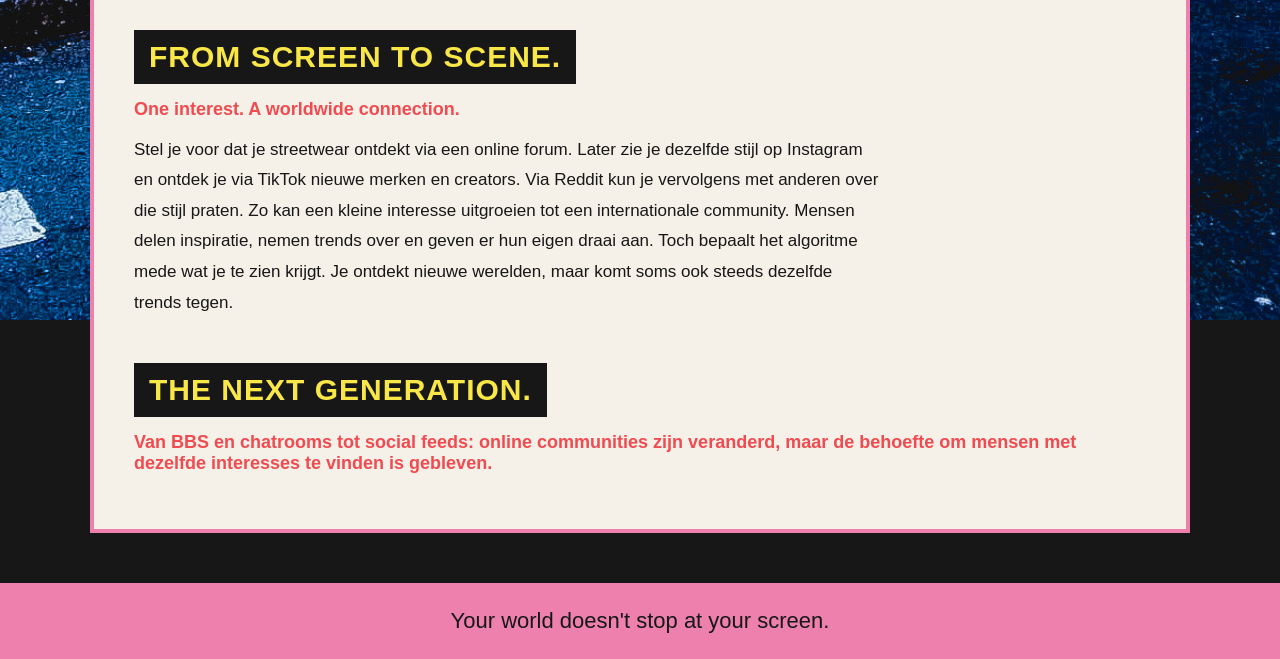
==== commit 8f1ce18f: "online communities" ====
--- a/communities.html
+++ b/communities.html
@@ -11,17 +11,17 @@
 
 <body class="informatie-page">
 
-    <main class="page">
-
-        <section class="head">
-            <h1>ONLINE</h1>
-            <h1>COMMUNITIES</h1>
+    <header class="head">
+        <section> <h1>ONLINE</h1>
+            <h1>COMMUNITIES</h1></section>
+           
 
             <p class="tussentekst">CONNECT. SHARE. DISCOVER.</p>
             <p class="ondertitel">TOKYO DIGITAL CULTURE</p>
-        </section>
+       
+</header>
 
-
+<main>
 <section class="red-handwriting">
     SMALL LABELS, GLOBAL REACH!
     </section>
@@ -31,40 +31,88 @@
     <h2>DIFFERENT<br>SCREENS,<br>SAME WORLD.</h2>
  </section>
 
+<section class="new-text-box">
+   <h1>the internet connects us</h1>
 
+            <h2>BEFORE THE HYPE.</h2>
 
-        
+            <b>Where did everyone meet online?</b>
+
+            <p>
+                Voordat social media onze schermen overnamen, waren er al online
+                communities. In de jaren 70 en 80 kwamen mensen samen via Bulletin
+                Board Systems (BBS). Via een computer en telefoonverbinding konden
+                ze berichten achterlaten en informatie uitwisselen.
+            </p>
+
+            <p>
+                In de jaren 90 groeide het World Wide Web. Forums en chatrooms
+                werden digitale hangouts voor mensen met dezelfde interesses.
+                Of je nu into gaming, muziek of fashion was, er was altijd wel
+                een plek om gelijkgestemden te vinden.
+            </p>
+
+            <h2>LOG IN. SHOW YOUR STYLE.</h2>
+
+            <b>The internet gets personal.</b>
+
+            <p>
+                In de jaren 2000 veranderde online contact. Platforms zoals MySpace
+                en Hyves gaven gebruikers hun eigen profiel. Je kon foto's uploaden,
+                vrienden toevoegen en je favoriete muziek laten zien. Je profiel
+                werd een soort digitale slaapkamer: een plek die liet zien wie je
+                was en wat je interessant vond.
+                Online zijn ging niet meer alleen over praten. Het werd ook een
+                manier om je identiteit en je persoonlijke stijl te laten zien.
+            </p>
+
+            <h2>FRIENDS TO FOLLOWERS.</h2>
+
+            <b>New platforms. New connections.</b>
+
+            <p>
+                Met de komst van smartphones en platforms zoals Instagram en YouTube
+                werd content delen steeds makkelijker. Je kon direct foto's en
+                video's plaatsen, artiesten volgen en inspiratie opdoen bij mensen
+                die je nog nooit had ontmoet.
+                Later veranderde TikTok opnieuw hoe content zich verspreidde.
+                Video's konden terechtkomen bij mensen die de maker niet eens
+                volgden. Aanbevelingsalgoritmes selecteren content op basis van
+                onder andere kijkgedrag en interesses.
+                Eén outfit, videoclip of nieuwe sound kon zo ineens overal opduiken.
+            </p>
+
+            <h2>FROM SCREEN TO SCENE.</h2>
+
+            <b>One interest. A worldwide connection.</b>
+
+            <p>
+                Stel je voor dat je streetwear ontdekt via een online forum. Later
+                zie je dezelfde stijl op Instagram en ontdek je via TikTok nieuwe
+                merken en creators. Via Reddit kun je vervolgens met anderen over
+                die stijl praten.
+                Zo kan een kleine interesse uitgroeien tot een internationale
+                community. Mensen delen inspiratie, nemen trends over en geven er
+                hun eigen draai aan.
+                Toch bepaalt het algoritme mede wat je te zien krijgt. Je ontdekt
+                nieuwe werelden, maar komt soms ook steeds dezelfde trends tegen.
+            </p>
+
+            <h2>THE NEXT GENERATION.</h2>
+
+            <b>
+                Van BBS en chatrooms tot social feeds: online communities zijn
+                veranderd, maar de behoefte om mensen met dezelfde interesses
+                te vinden is gebleven.
+            </b>
+
+        </section>
+
     </main>
 
-
-<section class="new-text-box">
-    <h2>Fashion connects us</h2>
-    <p>
-        BEFORE THE HYPE.
-Where did everyone meet online?
-Voordat social media onze schermen overnamen, waren er al online communities. In de jaren 70 en 80 kwamen mensen samen via Bulletin Board Systems (BBS). Via een computer en telefoonverbinding konden ze berichten achterlaten en informatie uitwisselen.
-In de jaren 90 groeide het World Wide Web. Forums en chatrooms werden digitale hangouts voor mensen met dezelfde interesses. Of je nu into gaming, muziek of fashion was, er was altijd wel een plek om gelijkgestemden te vinden.
-LOG IN. SHOW YOUR STYLE.
-The internet gets personal.
-In de jaren 2000 veranderde online contact. Platforms zoals MySpace en Hyves gaven gebruikers hun eigen profiel. Je kon foto's uploaden, vrienden toevoegen en je favoriete muziek laten zien. Je profiel werd een soort digitale slaapkamer: een plek die liet zien wie je was en wat je interessant vond.
-Online zijn ging niet meer alleen over praten. Het werd ook een manier om je identiteit en je persoonlijke stijl te laten zien.
-FROM FRIENDS TO FOLLOWERS.
-New platforms. New connections.
-Met de komst van smartphones en platforms zoals Instagram en YouTube werd content delen steeds makkelijker. Je kon direct foto's en video's plaatsen, artiesten volgen en inspiratie opdoen bij mensen die je nog nooit had ontmoet.
-Later veranderde TikTok opnieuw hoe content zich verspreidde. Video's konden terechtkomen bij mensen die de maker niet eens volgden. Aanbevelingsalgoritmes selecteren content op basis van onder andere kijkgedrag en interesses.
-Eén outfit, videoclip of nieuwe sound kon zo ineens overal opduiken.
-FROM SCREEN TO SCENE.
-One interest. A worldwide connection.
-Stel je voor dat je streetwear ontdekt via een online forum. Later zie je dezelfde stijl op Instagram en ontdek je via TikTok nieuwe merken en creators. Via Reddit kun je vervolgens met anderen over die stijl praten.
-Zo kan een kleine interesse uitgroeien tot een internationale community. Mensen delen inspiratie, nemen trends over en geven er hun eigen draai aan.
-Toch bepaalt het algoritme mede wat je te zien krijgt. Je ontdekt nieuwe werelden, maar komt soms ook steeds dezelfde trends tegen.
-THE NEXT GENERATION.
-Van BBS en chatrooms tot social feeds: online communities zijn veranderd, maar de behoefte om mensen met dezelfde interesses te vinden is gebleven.
-DIFFERENT SCREENS. SAME VIBE.
-Your world doesn't stop at your screen.
-    </p>
-</section>
-
+    <footer>
+        Your world doesn't stop at your screen.
+    </footer>
 
 </body>
-</html>
+</html>
--- a/CSS/style.css
+++ b/CSS/style.css
@@ -842,15 +842,28 @@
 }
 
 
-/* ===========Online communities ============ */
-
- 
- body.informatie-page{
+
+/* ========================================
+   1. BASISINSTELLINGEN
+======================================== */
+
+* {
+    box-sizing: border-box;
+}
+
+html {
     margin: 0;
     padding: 0;
+    scroll-behavior: smooth;
+}
+
+body.informatie-page {
+    margin: 0;
+    padding: 0;
     width: 100%;
     min-height: 100vh;
 
+    background-color: #171717;
     background-image: url("../images/infoachtergrond.jpeg");
     background-repeat: no-repeat;
     background-size: cover;
@@ -858,108 +871,304 @@
     background-attachment: fixed;
 
     font-family: Arial, Helvetica, sans-serif;
-    box-sizing: border-box;
-}
-
-.informatie-page *,
-.informatie-page *::before,
-.informatie-page *::after {
-    box-sizing: border-box;
-}
-
-
-/* header van info */
-.page h1{
-   font-size: 100px;
-            font-weight: 900;
-            color: #ff2a00;
-            font-family: 'Impact', 'Arial Black', sans-serif;
-            text-shadow: 
-                3px 3px 0px #000, 
-                -2px -2px 0px #000, 
-                2px -2px 0px #000, 
-                -2px 2px 0px #000;
-            line-height: 0.8;
-            letter-spacing: -2px;  
-
-}
+}
+
+
+/* ========================================
+   2. HEADER
+======================================== */
+
+.informatie-page .head {
+    width: 100%;
+    padding: 30px 20px 40px;
+}
+
+.informatie-page .head h1 {
+    margin: 0;
+
+    color: #ff2a00;
+    font-family: Impact, "Arial Black", sans-serif;
+    font-size: 100px;
+    font-weight: 900;
+    line-height: 0.8;
+    letter-spacing: -2px;
+
+    text-shadow:
+        3px 3px 0 #000,
+        -2px -2px 0 #000,
+        2px -2px 0 #000,
+        -2px 2px 0 #000;
+}
+
 .informatie-page .tussentekst {
-  font-size: 40px;
-            font-weight: 900;
-            color: #26e67b;
-            text-shadow: 5px 1.5px 0px #000;
-            transform: rotate(-5deg);
-            margin: -200px 0 5px 20px;
-            letter-spacing: 0.8px;
-            text-transform: uppercase;
+    margin: 25px 0 5px 20px;
+
+    color: #26e67b;
+    font-size: 40px;
+    font-weight: 900;
+    letter-spacing: 0.8px;
+    text-transform: uppercase;
+
+    text-shadow: 5px 1.5px 0 #000;
+
+    transform: rotate(-5deg);
 }
 
 .informatie-page .ondertitel {
-    margin: 40px 0 0 200px;
+    display: inline-block;
+
+    margin: 25px 0 0 200px;
+
+    color: #ff78f6;
     font-size: 20px;
     letter-spacing: 3px;
-    color: #ff78f6;
-}
-
-
-/* ========labels====== */
-.red-handwriting {
-    position: absolute;
-    top: 1010px;
-    left: 100px;
-    width: 85px;
-    font-size: 70px;
-    font-weight: 900;
+}
+
+
+/* ========================================
+   3. MAIN
+======================================== */
+
+.informatie-page .page {
+    width: 100%;
+    padding: 20px 5%;
+}
+
+
+/* ========================================
+   4. MAGAZINE TEKSTBLOK
+======================================== */
+
+.informatie-page .new-text-box {
+    width: 90%;
+    max-width: 1100px;
+
+    margin: 50px auto;
+    padding: 40px;
+
+    background-color: #f5f0e8;
+    color: #171717;
+
+    border: 4px solid #ed80ad;
+}
+
+
+/* ========================================
+   5. HOOFDTITEL
+======================================== */
+
+.informatie-page .new-text-box h1 {
+    margin: 0 0 40px;
+
+    color: #f04b50;
+    font-family: Impact, "Arial Black", sans-serif;
+    font-size: 75px;
+    line-height: 0.95;
+    letter-spacing: -2px;
+    text-transform: uppercase;
+}
+
+
+/* ========================================
+   6. TUSSENKOPPEN
+======================================== */
+
+.informatie-page .new-text-box h2 {
+    display: table;
+
+    margin-top: 45px;
+    margin-bottom: 15px;
+    padding: 10px 15px;
+
+    background-color: #171717;
+    color: #f8e747;
+
+    font-family: Impact, "Arial Black", sans-serif;
+    font-size: 30px;
+    letter-spacing: 1px;
+}
+
+
+/* ========================================
+   7. KORTE REGELS
+======================================== */
+
+.informatie-page .new-text-box b {
+    display: block;
+
+    margin-bottom: 15px;
+
+    color: #f04b50;
+    font-size: 18px;
+}
+
+
+/* ========================================
+   8. GEWONE TEKST
+======================================== */
+
+.informatie-page .new-text-box p {
+    max-width: 750px;
+
+    margin-top: 0;
+    margin-bottom: 25px;
+
+    font-size: 17px;
+    line-height: 1.8;
+}
+
+
+/* ========================================
+   9. ROOD LABEL
+======================================== */
+
+.informatie-page .red-handwriting {
+    float: left;
+
+    width: 110px;
+    margin: 20px 25px 20px 0;
+
     color: #ff3300;
-    font-family: 'Comic Sans MS', cursive, sans-serif;
-    transform: rotate(-14deg);
-    z-index: 10;
+    font-family: "Comic Sans MS", cursive, sans-serif;
+    font-size: 35px;
+    font-weight: 900;
     line-height: 1.05;
-    text-shadow: 1px 1px 0px #000, -1px -1px 0px #fff;
     text-align: center;
-    z-index: 7;
-}
-
-.green-oval-badge {
-    position: absolute;
-    top: 345px;
-    right: 12px;
-    width: 500px;
-    height: 200px;
+
+    transform: rotate(-8deg);
+
+    text-shadow:
+        1px 1px 0 #000,
+        -1px -1px 0 #fff;
+}
+
+
+/* ========================================
+   10. GROENE OVAAL
+======================================== */
+
+.informatie-page .green-oval-badge {
+    float: right;
+
+    width: 300px;
+    height: 180px;
+
+    margin: 20px 10px 20px 30px;
+
     background-color: #26e67b;
     border: 4px solid #000;
     border-radius: 50%;
+
     display: flex;
     align-items: center;
     justify-content: center;
+
     text-align: center;
-    z-index: 9;
-    box-shadow: 0 5px 12px rgba(0, 0, 0, 0.5);
+
+    shape-outside: ellipse(50% 50% at 50% 50%);
+
     transform: rotate(-10deg);
 }
 
-.green-oval-badge h2 {
-    font-size: 50px;
-    font-weight: 900;
+.informatie-page .green-oval-badge h2 {
+    margin: 0;
+    padding: 15px;
+
     color: #000;
-    font-family: 'Impact', sans-serif;
+    font-family: Impact, "Arial Black", sans-serif;
+    font-size: 35px;
+    font-weight: 900;
     line-height: 1.05;
-    padding: 20px;
     letter-spacing: 0.8px;
-    text-shadow: 0.5px 0.5px 0px #fff;
-}
-
-/* main tekst */
-.new-text-box {
-    position: absolute;
-    top: 350px;
-    left: 20%;
-    width: 50%;
-    min-height: 1000px;
-
-    background-color: white;
-    padding: 30px;
-    box-sizing: border-box;
-
-    z-index: 5;
-}+
+    text-shadow: 0.5px 0.5px 0 #fff;
+}
+
+
+/* ========================================
+   11. FOOTER
+======================================== */
+
+.informatie-page footer {
+    clear: both;
+
+    padding: 25px;
+
+    background-color: #ed80ad;
+    color: #171717;
+
+    text-align: center;
+    font-family: Impact, "Arial Black", sans-serif;
+    font-size: 22px;
+}
+
+
+/* ========================================
+   12. MOBIELE WEERGAVE
+======================================== */
+
+@media (max-width: 700px) {
+
+    .informatie-page .head {
+        padding: 25px 15px;
+    }
+
+    .informatie-page .head h1 {
+        font-size: 55px;
+    }
+
+    .informatie-page .tussentekst {
+        margin: 25px 0 10px;
+        font-size: 23px;
+    }
+
+    .informatie-page .ondertitel {
+        margin: 20px 0 0 20px;
+        font-size: 14px;
+        letter-spacing: 2px;
+    }
+
+    .informatie-page .page {
+        padding: 15px 3%;
+    }
+
+    .informatie-page .new-text-box {
+        width: 100%;
+        margin: 25px auto;
+        padding: 20px;
+    }
+
+    .informatie-page .new-text-box h1 {
+        font-size: 43px;
+    }
+
+    .informatie-page .new-text-box h2 {
+        font-size: 22px;
+    }
+
+    .informatie-page .new-text-box p {
+        font-size: 15px;
+        line-height: 1.7;
+    }
+
+    .informatie-page .green-oval-badge {
+        width: 180px;
+        height: 130px;
+        margin: 15px 5px 15px 15px;
+    }
+
+    .informatie-page .green-oval-badge h2 {
+        font-size: 22px;
+        padding: 10px;
+    }
+
+    .informatie-page .red-handwriting {
+        width: 80px;
+        margin: 15px 15px 15px 0;
+        font-size: 25px;
+    }
+
+    .informatie-page footer {
+        font-size: 18px;
+    }
+}
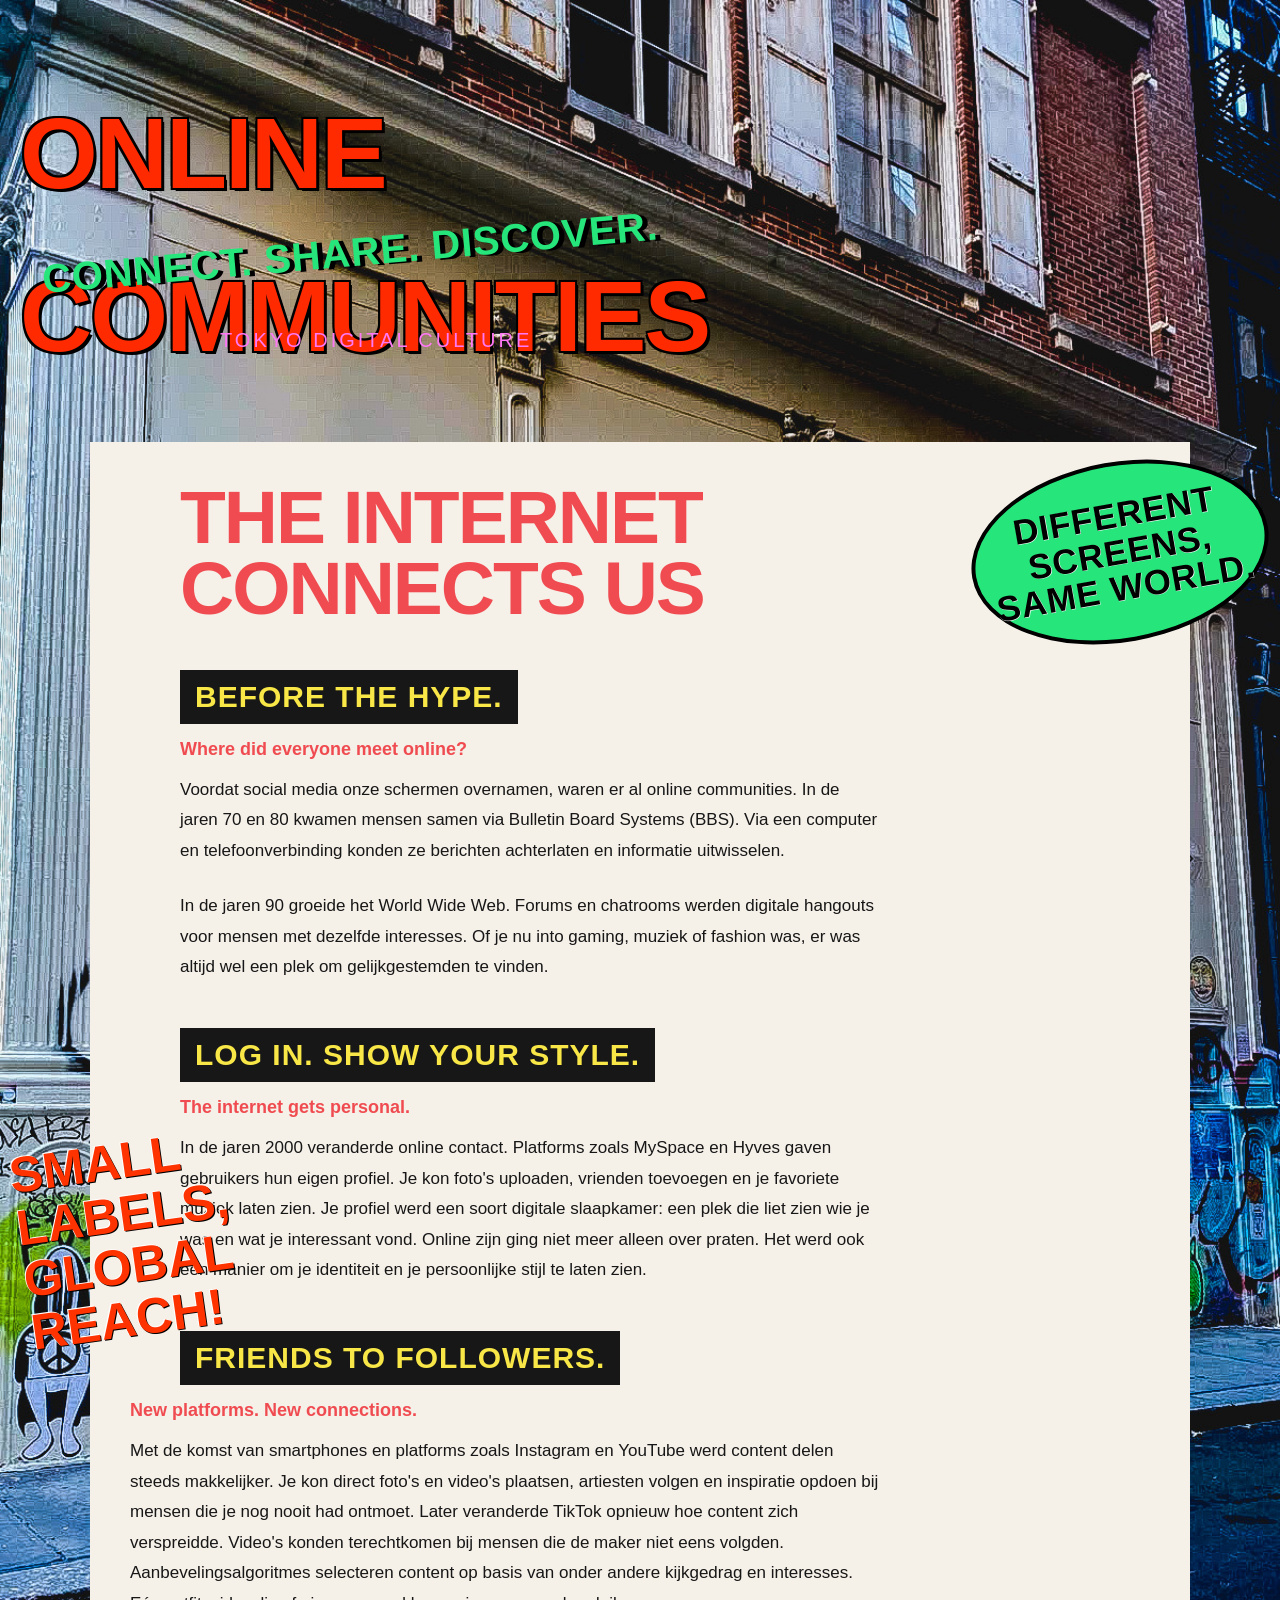
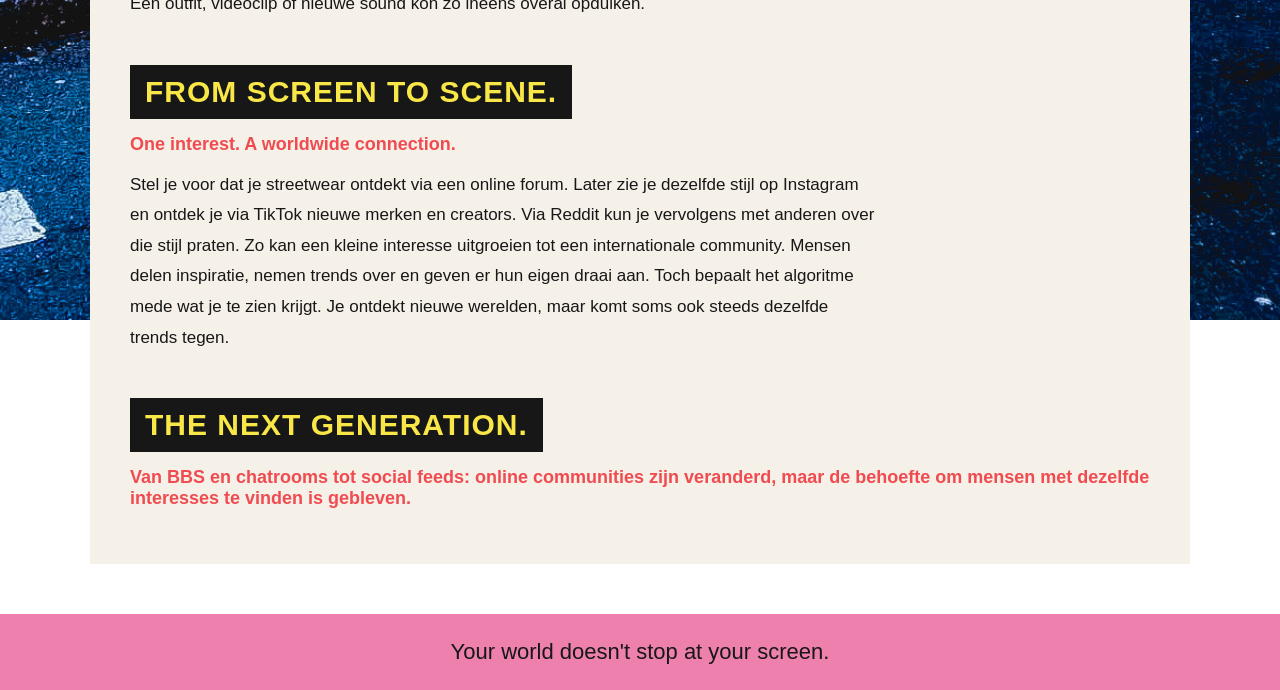
==== commit cfd5221d: "changes in stylecode" ====
--- a/communities.html
+++ b/communities.html
@@ -1,4 +1,3 @@
-
 <!DOCTYPE html>
 <html lang="nl">
 
@@ -12,27 +11,29 @@
 <body class="informatie-page">
 
     <header class="head">
-        <section> <h1>ONLINE</h1>
-            <h1>COMMUNITIES</h1></section>
-           
-
-            <p class="tussentekst">CONNECT. SHARE. DISCOVER.</p>
-            <p class="ondertitel">TOKYO DIGITAL CULTURE</p>
-       
-</header>
-
-<main>
-<section class="red-handwriting">
-    SMALL LABELS, GLOBAL REACH!
-    </section>
+        <section>
+            <h1>ONLINE</h1>
+            <h1>COMMUNITIES</h1>
+        </section>
 
 
- <section class="green-oval-badge">
-    <h2>DIFFERENT<br>SCREENS,<br>SAME WORLD.</h2>
- </section>
+        <p class="tussentekst">CONNECT. SHARE. DISCOVER.</p>
+        <p class="ondertitel">TOKYO DIGITAL CULTURE</p>
 
-<section class="new-text-box">
-   <h1>the internet connects us</h1>
+    </header>
+
+    <main>
+        <section class="red-handwriting">
+            SMALL LABELS, GLOBAL REACH!
+        </section>
+
+
+        <section class="green-oval-badge">
+            <h2>DIFFERENT<br>SCREENS,<br>SAME WORLD.</h2>
+        </section>
+
+        <section class="new-text-box">
+            <h1>the internet connects us</h1>
 
             <h2>BEFORE THE HYPE.</h2>
 
@@ -115,4 +116,5 @@
     </footer>
 
 </body>
+
 </html>
--- a/CSS/style.css
+++ b/CSS/style.css
@@ -16,7 +16,7 @@
     width: 100%;
     min-height: 100vh;
 
-    background-image: url("../images/coverachtergrond.jpg");
+    background-image: url("../images/achtergrondcover.jpg");
     background-repeat: no-repeat;
     background-size: cover;
     background-position: center top;
@@ -863,7 +863,6 @@
     width: 100%;
     min-height: 100vh;
 
-    background-color: #171717;
     background-image: url("../images/infoachtergrond.jpeg");
     background-repeat: no-repeat;
     background-size: cover;
@@ -884,7 +883,7 @@
 }
 
 .informatie-page .head h1 {
-    margin: 0;
+    margin: 10;
 
     color: #ff2a00;
     font-family: Impact, "Arial Black", sans-serif;
@@ -901,7 +900,7 @@
 }
 
 .informatie-page .tussentekst {
-    margin: 25px 0 5px 20px;
+    margin: -235px 0 5px 20px;
 
     color: #26e67b;
     font-size: 40px;
@@ -917,7 +916,7 @@
 .informatie-page .ondertitel {
     display: inline-block;
 
-    margin: 25px 0 0 200px;
+    margin: 75px 0 0 200px;
 
     color: #ff78f6;
     font-size: 20px;
@@ -949,7 +948,6 @@
     background-color: #f5f0e8;
     color: #171717;
 
-    border: 4px solid #ed80ad;
 }
 
 
@@ -1026,11 +1024,11 @@
     float: left;
 
     width: 110px;
-    margin: 20px 25px 20px 0;
+    margin: 700px 50px 20px 20px;
 
     color: #ff3300;
     font-family: "Comic Sans MS", cursive, sans-serif;
-    font-size: 35px;
+    font-size: 50px;
     font-weight: 900;
     line-height: 1.05;
     text-align: center;
@@ -1103,72 +1101,3 @@
 }
 
 
-/* ========================================
-   12. MOBIELE WEERGAVE
-======================================== */
-
-@media (max-width: 700px) {
-
-    .informatie-page .head {
-        padding: 25px 15px;
-    }
-
-    .informatie-page .head h1 {
-        font-size: 55px;
-    }
-
-    .informatie-page .tussentekst {
-        margin: 25px 0 10px;
-        font-size: 23px;
-    }
-
-    .informatie-page .ondertitel {
-        margin: 20px 0 0 20px;
-        font-size: 14px;
-        letter-spacing: 2px;
-    }
-
-    .informatie-page .page {
-        padding: 15px 3%;
-    }
-
-    .informatie-page .new-text-box {
-        width: 100%;
-        margin: 25px auto;
-        padding: 20px;
-    }
-
-    .informatie-page .new-text-box h1 {
-        font-size: 43px;
-    }
-
-    .informatie-page .new-text-box h2 {
-        font-size: 22px;
-    }
-
-    .informatie-page .new-text-box p {
-        font-size: 15px;
-        line-height: 1.7;
-    }
-
-    .informatie-page .green-oval-badge {
-        width: 180px;
-        height: 130px;
-        margin: 15px 5px 15px 15px;
-    }
-
-    .informatie-page .green-oval-badge h2 {
-        font-size: 22px;
-        padding: 10px;
-    }
-
-    .informatie-page .red-handwriting {
-        width: 80px;
-        margin: 15px 15px 15px 0;
-        font-size: 25px;
-    }
-
-    .informatie-page footer {
-        font-size: 18px;
-    }
-}
